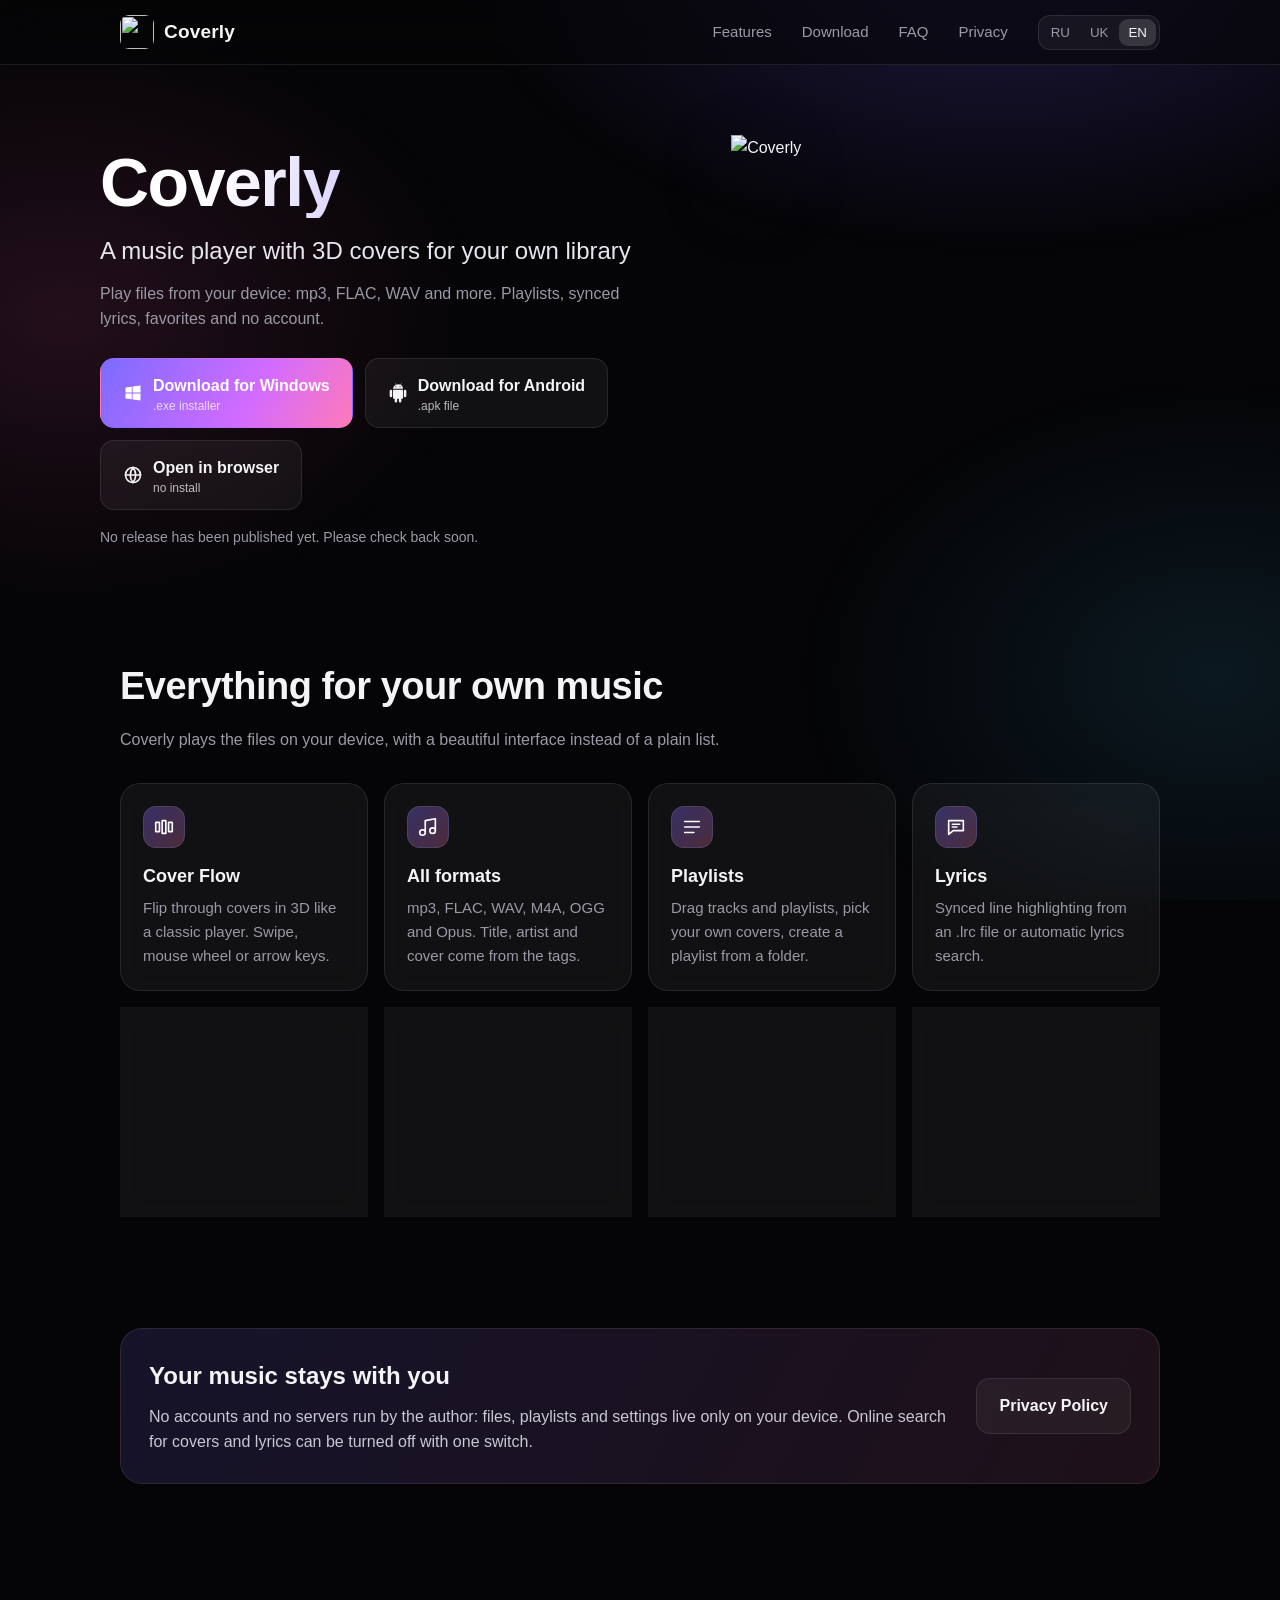
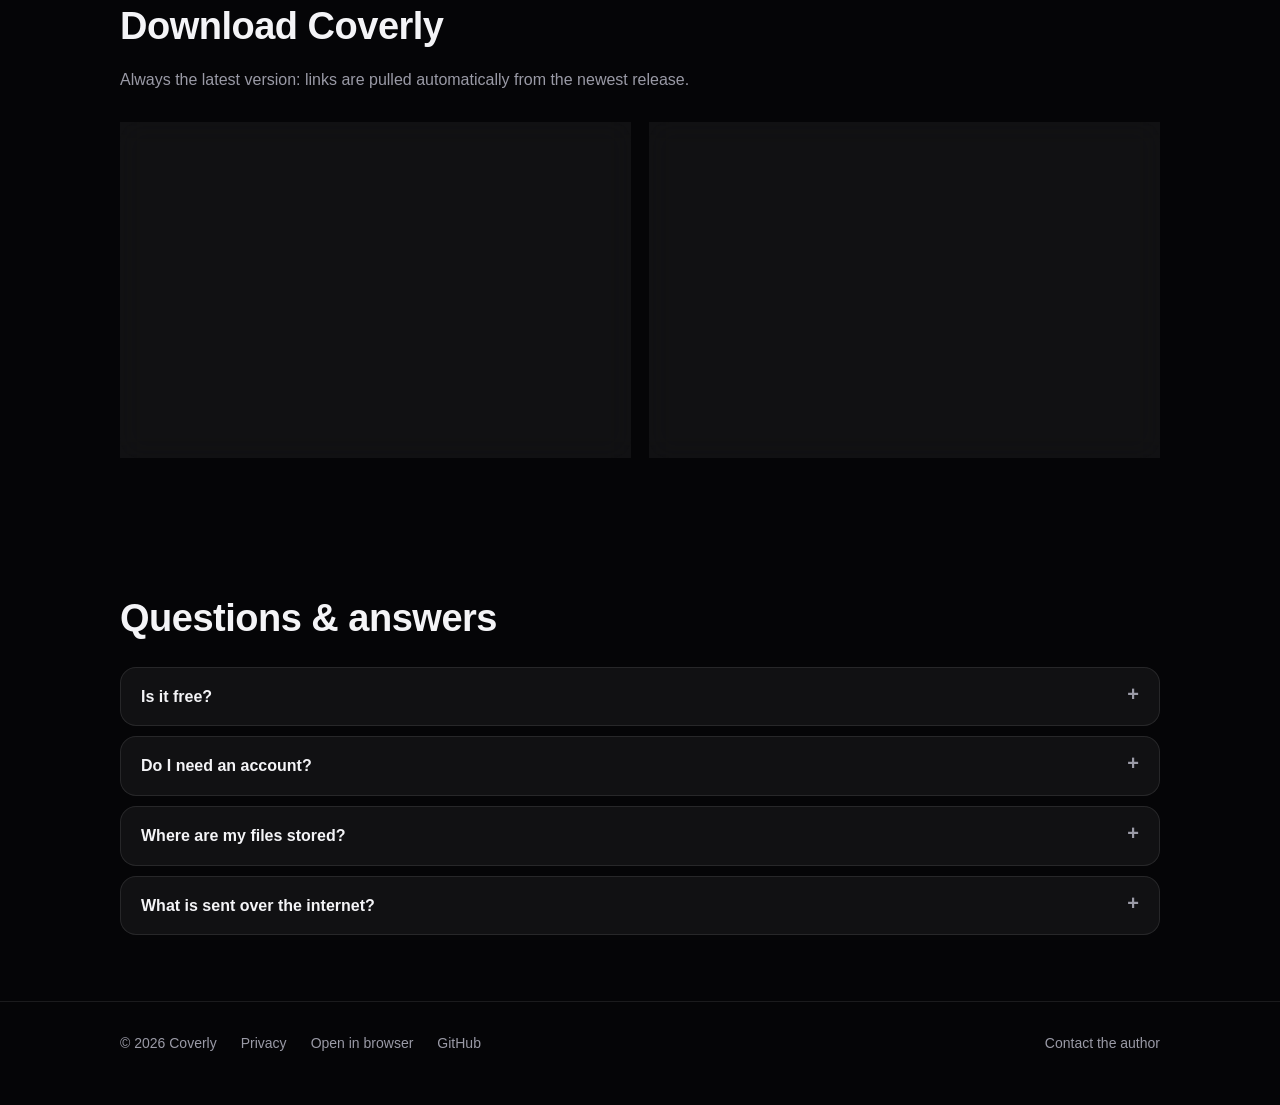
==== index.html @ aaa88ced "Add files via upload" ====
<!DOCTYPE html>
<html lang="en">
<head>
<meta charset="utf-8">
<meta name="viewport" content="width=device-width, initial-scale=1">
<title>Coverly</title>
<meta name="description" content="Coverly: a music player with 3D cover flow for your own music library. Windows, Android and web.">
<meta name="theme-color" content="#050507">
<meta property="og:title" content="Coverly">
<meta property="og:description" content="Music player with 3D covers: playlists, synced lyrics, favorites. Windows, Android, Web.">
<meta property="og:image" content="/assets/og.png">
<meta property="og:type" content="website">
<link rel="icon" href="/assets/favicon.png">
<link rel="apple-touch-icon" href="/assets/apple-touch-icon.png">
<link rel="stylesheet" href="/style.css">
</head>
<body>
<header class="top"><div class="wrap bar">
  <a class="logo" href="/"><img src="/assets/icon-192.png" alt="" width="34" height="34">Coverly</a>
  <nav class="main"><a href="#features" data-i="nav_features"></a><a href="#download" data-i="nav_download"></a><a href="#faq" data-i="nav_faq"></a><a href="/privacy" data-i="nav_privacy"></a></nav>
  <div class="lang" id="lang"></div>
</div></header>

<main>
<div class="wrap hero">
  <div>
    <h1>Coverly</h1>
    <p class="tag" data-i="hero_tag"></p>
    <p class="sub" data-i="hero_sub"></p>
    <div class="cta">
      <a class="btn primary" id="heroWin" href="#download"><svg width="20" height="20" viewBox="0 0 24 24" fill="currentColor"><path d="M3 5.5l7.5-1v7H3zM11.5 4.3L21 3v8.5h-9.5zM3 12.5h7.5v7L3 18.5zM11.5 12.5H21V21l-9.5-1.3z"/></svg><span><span data-i="btn_win"></span><small data-i="btn_win_s"></small></span></a>
      <a class="btn" id="heroAnd" href="#download"><svg width="20" height="20" viewBox="0 0 24 24" fill="currentColor"><path d="M6 18a1 1 0 001 1h1v3a1.5 1.5 0 003 0v-3h2v3a1.5 1.5 0 003 0v-3h1a1 1 0 001-1V8H6zM3.5 8A1.5 1.5 0 002 9.5v6a1.5 1.5 0 003 0v-6A1.5 1.5 0 003.5 8zm17 0A1.5 1.5 0 0019 9.5v6a1.5 1.5 0 003 0v-6A1.5 1.5 0 0020.5 8zM15.5 2.2l1.1-1.7-.4-.3-1.2 1.8a6 6 0 00-5 0L8.8.2l-.4.3 1.1 1.7A5.6 5.6 0 006 7h12a5.6 5.6 0 00-2.5-4.8zM9.5 5.2a.7.7 0 110-1.4.7.7 0 010 1.4zm5 0a.7.7 0 110-1.4.7.7 0 010 1.4z"/></svg><span><span data-i="btn_and"></span><small data-i="btn_and_s"></small></span></a>
      <a class="btn" href="/app/"><svg width="20" height="20" viewBox="0 0 24 24" fill="none" stroke="currentColor" stroke-width="2" stroke-linecap="round"><circle cx="12" cy="12" r="9"/><path d="M3 12h18M12 3a14 14 0 010 18M12 3a14 14 0 000 18"/></svg><span><span data-i="btn_web"></span><small data-i="btn_web_s"></small></span></a>
    </div>
    <div class="ver" id="heroVer"></div>
  </div>
  <div class="disc"><img src="/assets/disc.webp" alt="Coverly" width="440" height="440"></div>
</div>

<section id="features"><div class="wrap">
  <h2 data-i="feat_title"></h2><p class="lead" data-i="feat_lead"></p>
  <div class="grid" id="featGrid"></div>
</div></section>

<section><div class="wrap">
  <div class="privbox">
    <div><h2 data-i="priv_title"></h2><p data-i="priv_text"></p></div>
    <a class="btn" href="/privacy" data-i="priv_link"></a>
  </div>
</div></section>

<section id="download"><div class="wrap">
  <h2 data-i="dl_title"></h2><p class="lead" data-i="dl_lead"></p>
  <div class="dl">
    <div class="card">
      <h3><svg width="26" height="26" viewBox="0 0 24 24" fill="currentColor"><path d="M3 5.5l7.5-1v7H3zM11.5 4.3L21 3v8.5h-9.5zM3 12.5h7.5v7L3 18.5zM11.5 12.5H21V21l-9.5-1.3z"/></svg>Windows</h3>
      <div class="meta" id="winMeta"></div>
      <a class="btn primary" id="winBtn" href="#"><span data-i="dl_win_btn"></span></a>
      <a class="btn" id="storeBtn" href="#" hidden data-i="dl_store"></a>
      <p class="note" data-i="dl_win_note"></p>
    </div>
    <div class="card">
      <h3><svg width="26" height="26" viewBox="0 0 24 24" fill="currentColor"><path d="M6 18a1 1 0 001 1h1v3a1.5 1.5 0 003 0v-3h2v3a1.5 1.5 0 003 0v-3h1a1 1 0 001-1V8H6zM3.5 8A1.5 1.5 0 002 9.5v6a1.5 1.5 0 003 0v-6A1.5 1.5 0 003.5 8zm17 0A1.5 1.5 0 0019 9.5v6a1.5 1.5 0 003 0v-6A1.5 1.5 0 0020.5 8zM15.5 2.2l1.1-1.7-.4-.3-1.2 1.8a6 6 0 00-5 0L8.8.2l-.4.3 1.1 1.7A5.6 5.6 0 006 7h12a5.6 5.6 0 00-2.5-4.8z"/></svg>Android</h3>
      <div class="meta" id="andMeta"></div>
      <a class="btn primary" id="andBtn" href="#"><span data-i="dl_and_btn"></span></a>
      <a class="btn" id="playBtn" href="#" hidden data-i="dl_play"></a>
      <div class="alt" id="legacyRow"></div>
      <p class="note" data-i="dl_and_note"></p>
    </div>
  </div>
  <p class="alt" style="margin-top:18px" id="allLink"></p>
</div></section>

<section id="faq"><div class="wrap">
  <h2 data-i="faq_title"></h2><div style="margin-top:18px" id="faqList"></div>
</div></section>
</main>

<footer><div class="wrap">
  <span>© 2026 <span id="owner">Coverly</span></span>
  <a href="/privacy" data-i="nav_privacy"></a>
  <a href="/app/" data-i="btn_web"></a>
  <a id="ghLink" href="#" rel="noopener">GitHub</a>
  <span class="sp"></span>
  <a id="mailLink" href="#"></a>
</div></footer>
<script src="/config.js"></script>
<script src="/site.js"></script>
</body>
</html>
---- style.css ----
:root{--bg:#050507;--fg:#f4f4f7;--dim:#9a9aa6;--line:rgba(255,255,255,.09);--glass:rgba(255,255,255,.05);--acc:#9b8cff;color-scheme:dark}
*{box-sizing:border-box}
html{scroll-behavior:smooth}
body{margin:0;background:var(--bg);color:var(--fg);font:16px/1.6 -apple-system,"Segoe UI",Roboto,Helvetica,Arial,sans-serif;-webkit-font-smoothing:antialiased}
body::before{content:"";position:fixed;inset:0;z-index:-1;background:
 radial-gradient(900px 500px at 78% -5%,rgba(120,90,255,.22),transparent 60%),
 radial-gradient(700px 500px at 5% 35%,rgba(255,90,170,.12),transparent 60%),
 radial-gradient(700px 500px at 95% 75%,rgba(70,200,255,.10),transparent 60%)}
a{color:inherit}
.wrap{max-width:1080px;margin:0 auto;padding:0 20px}
header.top{position:sticky;top:0;z-index:20;backdrop-filter:blur(18px);-webkit-backdrop-filter:blur(18px);background:rgba(5,5,7,.6);border-bottom:1px solid var(--line)}
.bar{display:flex;align-items:center;gap:18px;height:64px}
.logo{display:flex;align-items:center;gap:10px;font-weight:700;font-size:19px;text-decoration:none;letter-spacing:.2px}
.logo img{width:34px;height:34px;border-radius:9px}
nav.main{display:flex;gap:6px;margin-left:auto}
nav.main a{padding:8px 12px;border-radius:10px;text-decoration:none;color:var(--dim);font-size:15px}
nav.main a:hover{color:var(--fg);background:var(--glass)}
.lang{display:flex;gap:2px;background:var(--glass);border:1px solid var(--line);border-radius:12px;padding:3px}
.lang button{border:0;background:none;color:var(--dim);font:600 13px inherit;font-family:inherit;padding:6px 9px;border-radius:9px;cursor:pointer}
.lang button.on{background:rgba(255,255,255,.14);color:var(--fg)}
@media(max-width:720px){nav.main{display:none}.lang{margin-left:auto}}
/* hero */
.hero{display:grid;grid-template-columns:1.1fr .9fr;gap:30px;align-items:center;padding:70px 0 40px}
.hero h1{font-size:clamp(40px,7vw,68px);line-height:1.05;margin:0 0 14px;letter-spacing:-1.5px;background:linear-gradient(100deg,#fff 20%,#c9bfff 55%,#ff9fd2 85%);-webkit-background-clip:text;background-clip:text;color:transparent}
.hero p.tag{font-size:clamp(19px,2.6vw,24px);margin:0 0 10px;color:#e6e6ee}
.hero p.sub{color:var(--dim);margin:0 0 26px;max-width:520px}
.cta{display:flex;flex-wrap:wrap;gap:12px}
.btn{display:inline-flex;align-items:center;gap:10px;padding:14px 22px;border-radius:14px;text-decoration:none;font-weight:600;border:1px solid var(--line);background:var(--glass);transition:transform .15s,background .15s;cursor:pointer;color:var(--fg);font-size:16px}
.btn:hover{transform:translateY(-2px);background:rgba(255,255,255,.1)}
.btn.primary{background:linear-gradient(120deg,#7c6bff,#d36bff 60%,#ff7ab8);border-color:transparent;color:#fff}
.btn.primary:hover{filter:brightness(1.1)}
.btn small{display:block;font-weight:500;opacity:.75;font-size:12px;line-height:1.2}
.btn svg{flex:none}
.ver{margin-top:16px;color:var(--dim);font-size:14px;min-height:22px}
.disc{position:relative;display:flex;justify-content:center}
.disc img{width:min(440px,90%);height:auto;animation:spin 28s linear infinite;filter:drop-shadow(0 30px 60px rgba(124,107,255,.35))}
@keyframes spin{to{transform:rotate(360deg)}}
@media(prefers-reduced-motion:reduce){.disc img{animation:none}}
@media(max-width:820px){.hero{grid-template-columns:1fr;padding-top:40px}.disc{order:-1}.disc img{width:min(260px,70%)}}
/* sections */
section{padding:56px 0}
section>.wrap>h2{font-size:clamp(28px,4vw,38px);margin:0 0 10px;letter-spacing:-.5px}
section .lead{color:var(--dim);margin:0 0 30px;max-width:640px}
.grid{display:grid;grid-template-columns:repeat(auto-fit,minmax(240px,1fr));gap:16px}
.card{background:var(--glass);border:1px solid var(--line);border-radius:20px;padding:22px;backdrop-filter:blur(14px);-webkit-backdrop-filter:blur(14px)}
.card h3{margin:14px 0 6px;font-size:18px}
.card p{margin:0;color:var(--dim);font-size:15px}
.ico{width:42px;height:42px;border-radius:13px;display:flex;align-items:center;justify-content:center;background:linear-gradient(135deg,rgba(124,107,255,.35),rgba(255,122,184,.25));border:1px solid var(--line)}
.ico svg{width:22px;height:22px;stroke:#fff;fill:none;stroke-width:1.8;stroke-linecap:round;stroke-linejoin:round}
.privbox{display:flex;gap:22px;align-items:center;flex-wrap:wrap;background:linear-gradient(120deg,rgba(124,107,255,.14),rgba(255,122,184,.10));border:1px solid var(--line);border-radius:22px;padding:28px}
.privbox div{flex:1;min-width:260px}
.privbox h2{margin:0 0 8px}
.privbox p{margin:0;color:#c9c9d4}
/* downloads */
.dl{display:grid;grid-template-columns:repeat(auto-fit,minmax(300px,1fr));gap:18px}
.dl .card{display:flex;flex-direction:column;gap:12px}
.dl .card h3{margin:0;font-size:22px;display:flex;align-items:center;gap:10px}
.meta{color:var(--dim);font-size:14px;min-height:22px}
.note{font-size:13px;color:var(--dim);border-top:1px solid var(--line);padding-top:12px;margin-top:auto}
.alt{font-size:14px;color:var(--dim)}
.alt a{color:#cfc7ff}
/* faq */
details{background:var(--glass);border:1px solid var(--line);border-radius:16px;padding:16px 20px;margin-bottom:10px}
summary{cursor:pointer;font-weight:600;list-style:none}
summary::-webkit-details-marker{display:none}
summary::after{content:"+";float:right;color:var(--dim);font-size:20px;line-height:1}
details[open] summary::after{content:"–"}
details p{margin:10px 0 0;color:var(--dim)}
footer{border-top:1px solid var(--line);padding:30px 0 50px;color:var(--dim);font-size:14px}
footer .wrap{display:flex;flex-wrap:wrap;gap:12px 24px;align-items:center}
footer a{text-decoration:none}footer a:hover{color:var(--fg)}
footer .sp{flex:1}
/* privacy page */
.doc{max-width:780px;margin:0 auto;padding:50px 20px 80px}
.doc h1{font-size:clamp(30px,5vw,42px);margin:0 0 6px;letter-spacing:-.5px}
.doc .eff{color:var(--dim);margin:0 0 28px}
.doc h2{font-size:21px;margin:34px 0 8px}
.doc h3{font-size:17px;margin:20px 0 6px}
.doc p,.doc li{color:#d3d3dc}
.doc ul{padding-left:20px}
.doc a{color:#cfc7ff}
.doc .callout{background:var(--glass);border:1px solid var(--line);border-radius:16px;padding:16px 18px;margin:16px 0}
[data-lang]{display:none}
html[lang=ru] [data-lang=ru],html[lang=uk] [data-lang=uk],html[lang=en] [data-lang=en]{display:block}
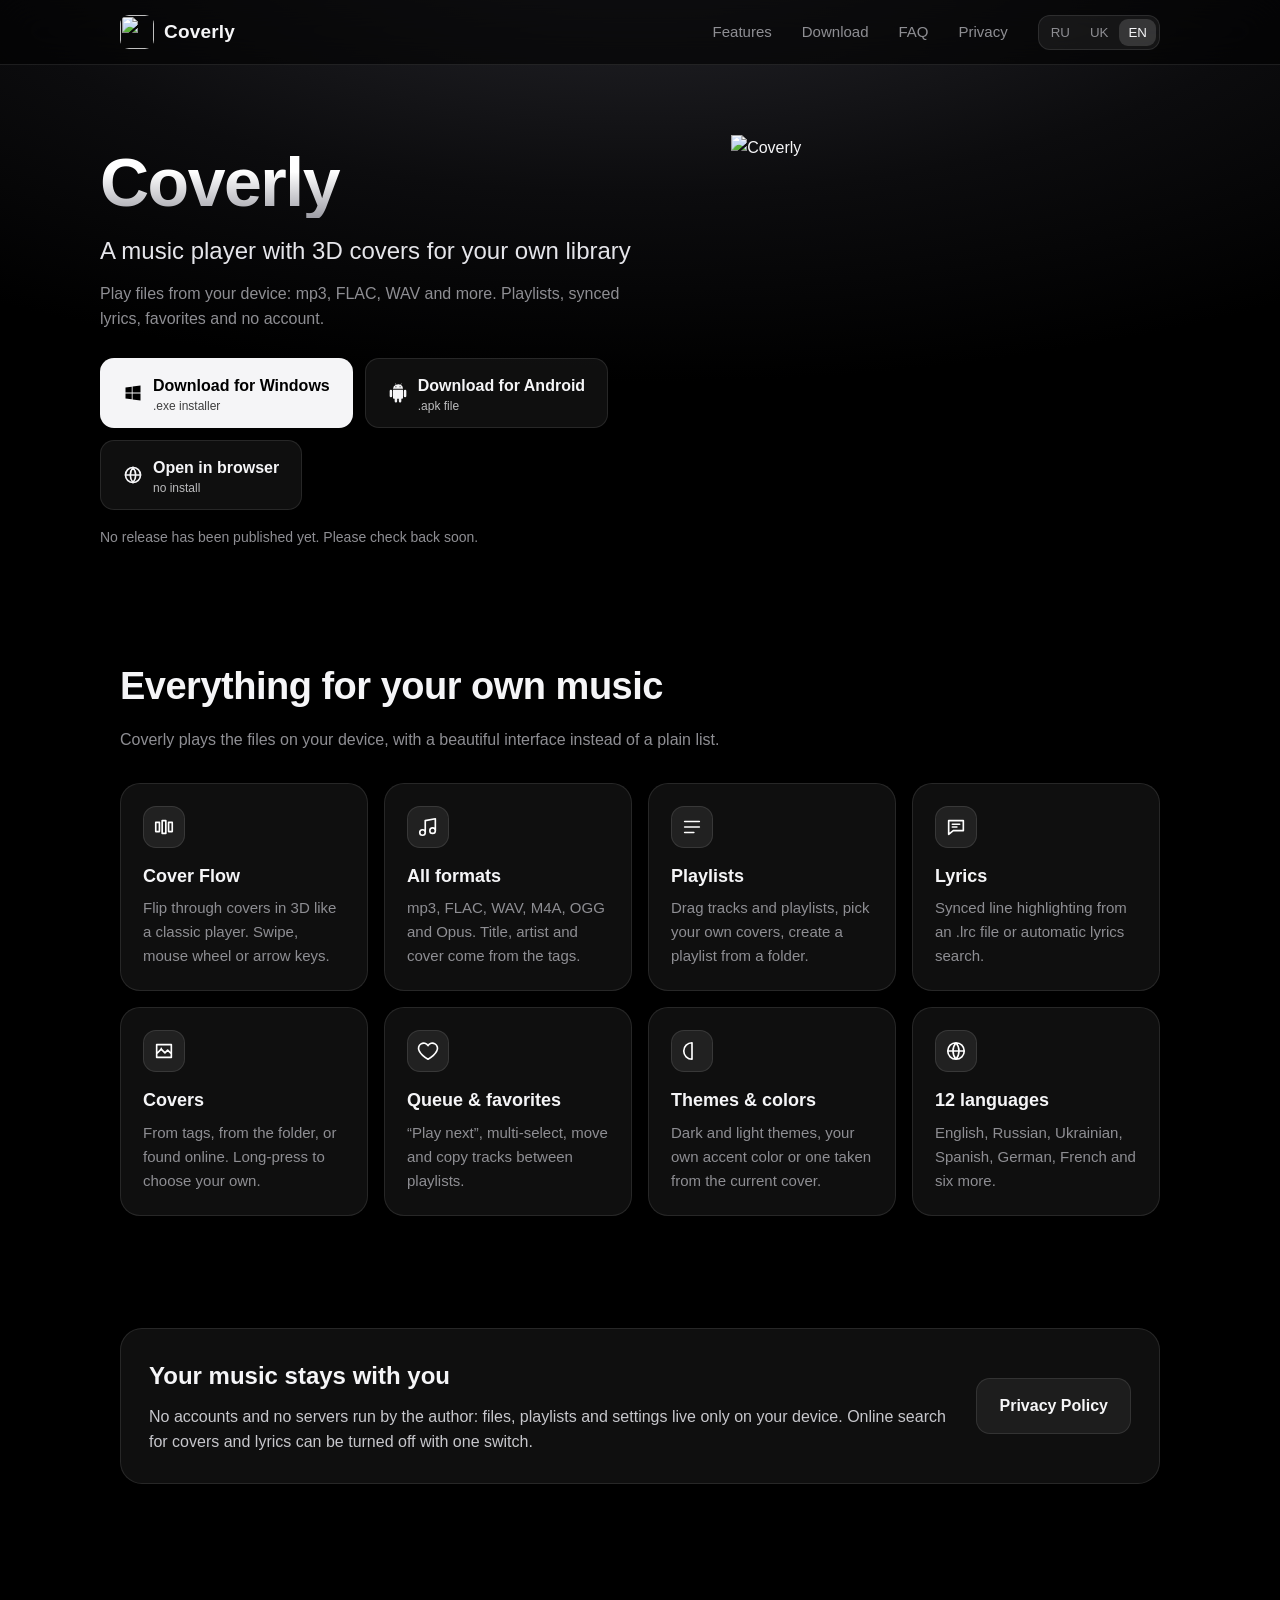
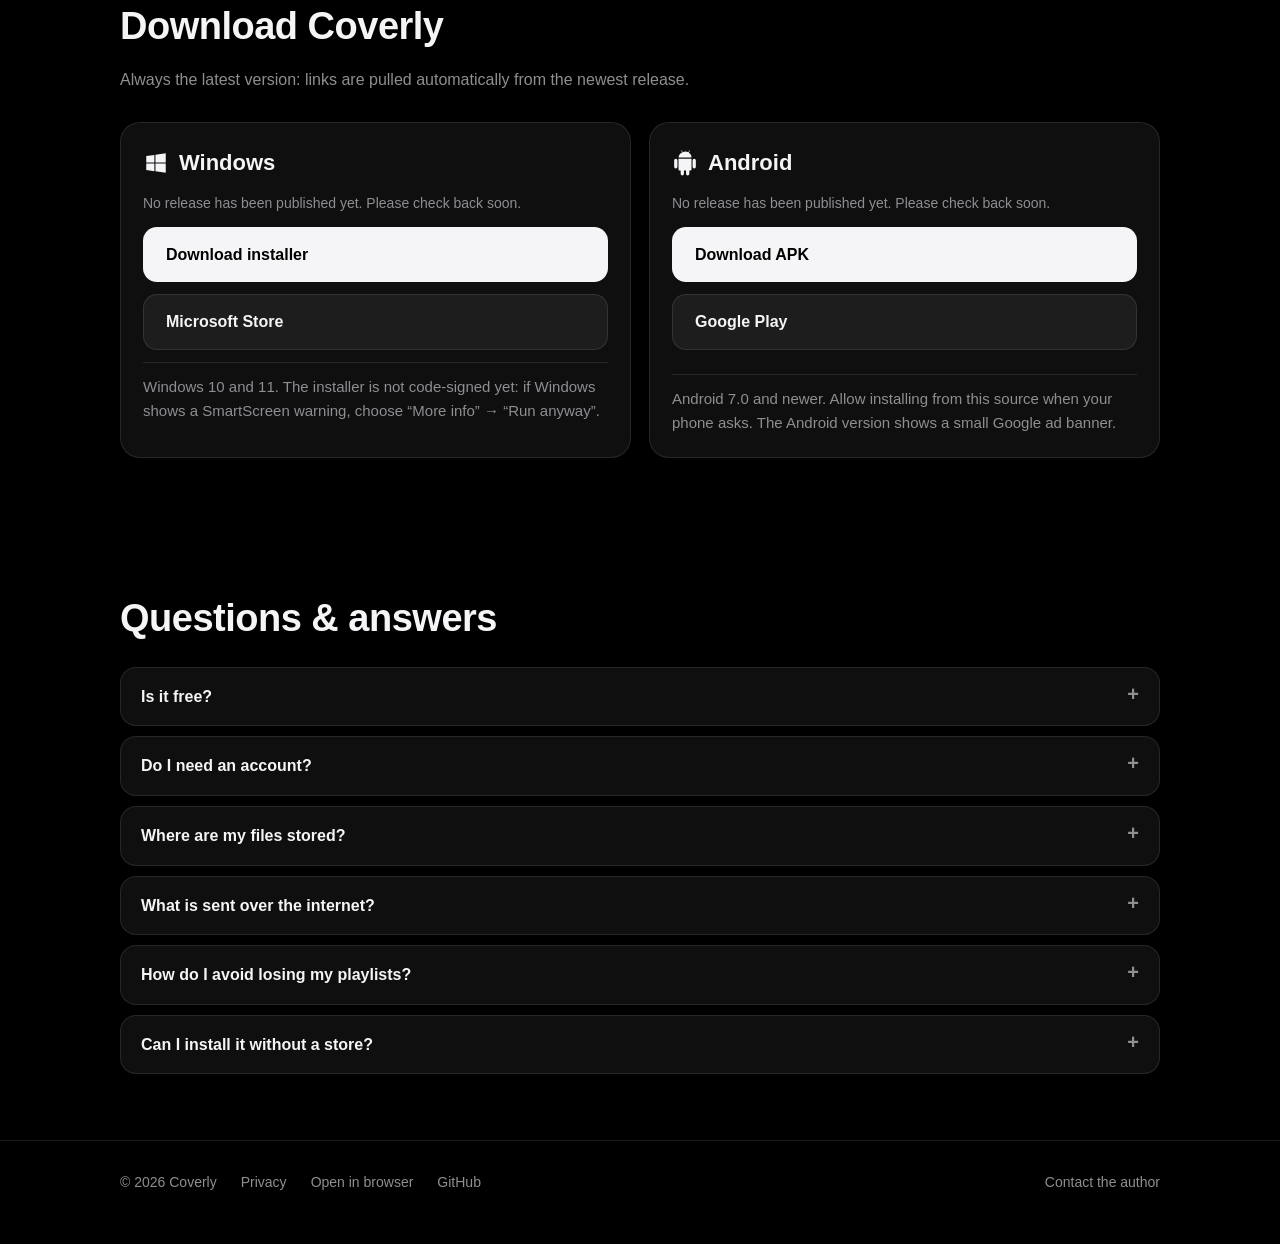
==== commit 834624fe: "Add files via upload" ====
--- a/index.html
+++ b/index.html
@@ -5,7 +5,7 @@
 <meta name="viewport" content="width=device-width, initial-scale=1">
 <title>Coverly</title>
 <meta name="description" content="Coverly: a music player with 3D cover flow for your own music library. Windows, Android and web.">
-<meta name="theme-color" content="#050507">
+<meta name="theme-color" content="#000000">
 <meta property="og:title" content="Coverly">
 <meta property="og:description" content="Music player with 3D covers: playlists, synced lyrics, favorites. Windows, Android, Web.">
 <meta property="og:image" content="/assets/og.png">
@@ -17,7 +17,7 @@
 <body>
 <header class="top"><div class="wrap bar">
   <a class="logo" href="/"><img src="/assets/icon-192.png" alt="" width="34" height="34">Coverly</a>
-  <nav class="main"><a href="#features" data-i="nav_features"></a><a href="#download" data-i="nav_download"></a><a href="#faq" data-i="nav_faq"></a><a href="/privacy" data-i="nav_privacy"></a></nav>
+  <nav class="main"><a href="#features" data-i="nav_features"></a><a href="#download" data-i="nav_download"></a><a href="#faq" data-i="nav_faq"></a><a href="/privacy.html" data-i="nav_privacy"></a></nav>
   <div class="lang" id="lang"></div>
 </div></header>
 
@@ -45,7 +45,7 @@
 <section><div class="wrap">
   <div class="privbox">
     <div><h2 data-i="priv_title"></h2><p data-i="priv_text"></p></div>
-    <a class="btn" href="/privacy" data-i="priv_link"></a>
+    <a class="btn" href="/privacy.html" data-i="priv_link"></a>
   </div>
 </div></section>
 
@@ -78,7 +78,7 @@
 
 <footer><div class="wrap">
   <span>© 2026 <span id="owner">Coverly</span></span>
-  <a href="/privacy" data-i="nav_privacy"></a>
+  <a href="/privacy.html" data-i="nav_privacy"></a>
   <a href="/app/" data-i="btn_web"></a>
   <a id="ghLink" href="#" rel="noopener">GitHub</a>
   <span class="sp"></span>
--- a/style.css
+++ b/style.css
@@ -1,14 +1,11 @@
-:root{--bg:#050507;--fg:#f4f4f7;--dim:#9a9aa6;--line:rgba(255,255,255,.09);--glass:rgba(255,255,255,.05);--acc:#9b8cff;color-scheme:dark}
+:root{--bg:#000;--fg:#f5f5f7;--dim:#8e8e93;--line:rgba(255,255,255,.10);--glass:rgba(255,255,255,.06);--acc:#fff;color-scheme:dark}
 *{box-sizing:border-box}
 html{scroll-behavior:smooth}
 body{margin:0;background:var(--bg);color:var(--fg);font:16px/1.6 -apple-system,"Segoe UI",Roboto,Helvetica,Arial,sans-serif;-webkit-font-smoothing:antialiased}
-body::before{content:"";position:fixed;inset:0;z-index:-1;background:
- radial-gradient(900px 500px at 78% -5%,rgba(120,90,255,.22),transparent 60%),
- radial-gradient(700px 500px at 5% 35%,rgba(255,90,170,.12),transparent 60%),
- radial-gradient(700px 500px at 95% 75%,rgba(70,200,255,.10),transparent 60%)}
+body::before{content:"";position:fixed;inset:0;z-index:-1;background:radial-gradient(ellipse 120% 70% at 50% -10%,#2a2a30 0%,#0c0c0e 45%,#000 75%)}
 a{color:inherit}
 .wrap{max-width:1080px;margin:0 auto;padding:0 20px}
-header.top{position:sticky;top:0;z-index:20;backdrop-filter:blur(18px);-webkit-backdrop-filter:blur(18px);background:rgba(5,5,7,.6);border-bottom:1px solid var(--line)}
+header.top{position:sticky;top:0;z-index:20;backdrop-filter:blur(18px);-webkit-backdrop-filter:blur(18px);background:rgba(0,0,0,.6);border-bottom:1px solid var(--line)}
 .bar{display:flex;align-items:center;gap:18px;height:64px}
 .logo{display:flex;align-items:center;gap:10px;font-weight:700;font-size:19px;text-decoration:none;letter-spacing:.2px}
 .logo img{width:34px;height:34px;border-radius:9px}
@@ -21,19 +18,19 @@
 @media(max-width:720px){nav.main{display:none}.lang{margin-left:auto}}
 /* hero */
 .hero{display:grid;grid-template-columns:1.1fr .9fr;gap:30px;align-items:center;padding:70px 0 40px}
-.hero h1{font-size:clamp(40px,7vw,68px);line-height:1.05;margin:0 0 14px;letter-spacing:-1.5px;background:linear-gradient(100deg,#fff 20%,#c9bfff 55%,#ff9fd2 85%);-webkit-background-clip:text;background-clip:text;color:transparent}
-.hero p.tag{font-size:clamp(19px,2.6vw,24px);margin:0 0 10px;color:#e6e6ee}
+.hero h1{font-size:clamp(40px,7vw,68px);line-height:1.05;margin:0 0 14px;letter-spacing:-1.5px;background:linear-gradient(180deg,#fff 35%,#9d9da5);-webkit-background-clip:text;background-clip:text;color:transparent}
+.hero p.tag{font-size:clamp(19px,2.6vw,24px);margin:0 0 10px;color:#e5e5ea}
 .hero p.sub{color:var(--dim);margin:0 0 26px;max-width:520px}
 .cta{display:flex;flex-wrap:wrap;gap:12px}
 .btn{display:inline-flex;align-items:center;gap:10px;padding:14px 22px;border-radius:14px;text-decoration:none;font-weight:600;border:1px solid var(--line);background:var(--glass);transition:transform .15s,background .15s;cursor:pointer;color:var(--fg);font-size:16px}
 .btn:hover{transform:translateY(-2px);background:rgba(255,255,255,.1)}
-.btn.primary{background:linear-gradient(120deg,#7c6bff,#d36bff 60%,#ff7ab8);border-color:transparent;color:#fff}
-.btn.primary:hover{filter:brightness(1.1)}
+.btn.primary{background:#f5f5f7;border-color:transparent;color:#000}
+.btn.primary:hover{background:#fff}
 .btn small{display:block;font-weight:500;opacity:.75;font-size:12px;line-height:1.2}
 .btn svg{flex:none}
 .ver{margin-top:16px;color:var(--dim);font-size:14px;min-height:22px}
 .disc{position:relative;display:flex;justify-content:center}
-.disc img{width:min(440px,90%);height:auto;animation:spin 28s linear infinite;filter:drop-shadow(0 30px 60px rgba(124,107,255,.35))}
+.disc img{width:min(440px,90%);height:auto;animation:spin 28s linear infinite;filter:drop-shadow(0 30px 70px rgba(255,255,255,.07))}
 @keyframes spin{to{transform:rotate(360deg)}}
 @media(prefers-reduced-motion:reduce){.disc img{animation:none}}
 @media(max-width:820px){.hero{grid-template-columns:1fr;padding-top:40px}.disc{order:-1}.disc img{width:min(260px,70%)}}
@@ -45,12 +42,12 @@
 .card{background:var(--glass);border:1px solid var(--line);border-radius:20px;padding:22px;backdrop-filter:blur(14px);-webkit-backdrop-filter:blur(14px)}
 .card h3{margin:14px 0 6px;font-size:18px}
 .card p{margin:0;color:var(--dim);font-size:15px}
-.ico{width:42px;height:42px;border-radius:13px;display:flex;align-items:center;justify-content:center;background:linear-gradient(135deg,rgba(124,107,255,.35),rgba(255,122,184,.25));border:1px solid var(--line)}
+.ico{width:42px;height:42px;border-radius:13px;display:flex;align-items:center;justify-content:center;background:rgba(255,255,255,.08);border:1px solid var(--line)}
 .ico svg{width:22px;height:22px;stroke:#fff;fill:none;stroke-width:1.8;stroke-linecap:round;stroke-linejoin:round}
-.privbox{display:flex;gap:22px;align-items:center;flex-wrap:wrap;background:linear-gradient(120deg,rgba(124,107,255,.14),rgba(255,122,184,.10));border:1px solid var(--line);border-radius:22px;padding:28px}
+.privbox{display:flex;gap:22px;align-items:center;flex-wrap:wrap;background:var(--glass);border:1px solid var(--line);border-radius:22px;padding:28px}
 .privbox div{flex:1;min-width:260px}
 .privbox h2{margin:0 0 8px}
-.privbox p{margin:0;color:#c9c9d4}
+.privbox p{margin:0;color:#c7c7cc}
 /* downloads */
 .dl{display:grid;grid-template-columns:repeat(auto-fit,minmax(300px,1fr));gap:18px}
 .dl .card{display:flex;flex-direction:column;gap:12px}
@@ -58,7 +55,7 @@
 .meta{color:var(--dim);font-size:14px;min-height:22px}
 .note{font-size:13px;color:var(--dim);border-top:1px solid var(--line);padding-top:12px;margin-top:auto}
 .alt{font-size:14px;color:var(--dim)}
-.alt a{color:#cfc7ff}
+.alt a{color:#fff;text-decoration:underline;text-underline-offset:3px;text-decoration-color:rgba(255,255,255,.35)}
 /* faq */
 details{background:var(--glass);border:1px solid var(--line);border-radius:16px;padding:16px 20px;margin-bottom:10px}
 summary{cursor:pointer;font-weight:600;list-style:none}
@@ -76,9 +73,9 @@
 .doc .eff{color:var(--dim);margin:0 0 28px}
 .doc h2{font-size:21px;margin:34px 0 8px}
 .doc h3{font-size:17px;margin:20px 0 6px}
-.doc p,.doc li{color:#d3d3dc}
+.doc p,.doc li{color:#d1d1d6}
 .doc ul{padding-left:20px}
-.doc a{color:#cfc7ff}
+.doc a{color:#fff;text-decoration:underline;text-underline-offset:3px;text-decoration-color:rgba(255,255,255,.35)}
 .doc .callout{background:var(--glass);border:1px solid var(--line);border-radius:16px;padding:16px 18px;margin:16px 0}
 [data-lang]{display:none}
 html[lang=ru] [data-lang=ru],html[lang=uk] [data-lang=uk],html[lang=en] [data-lang=en]{display:block}
